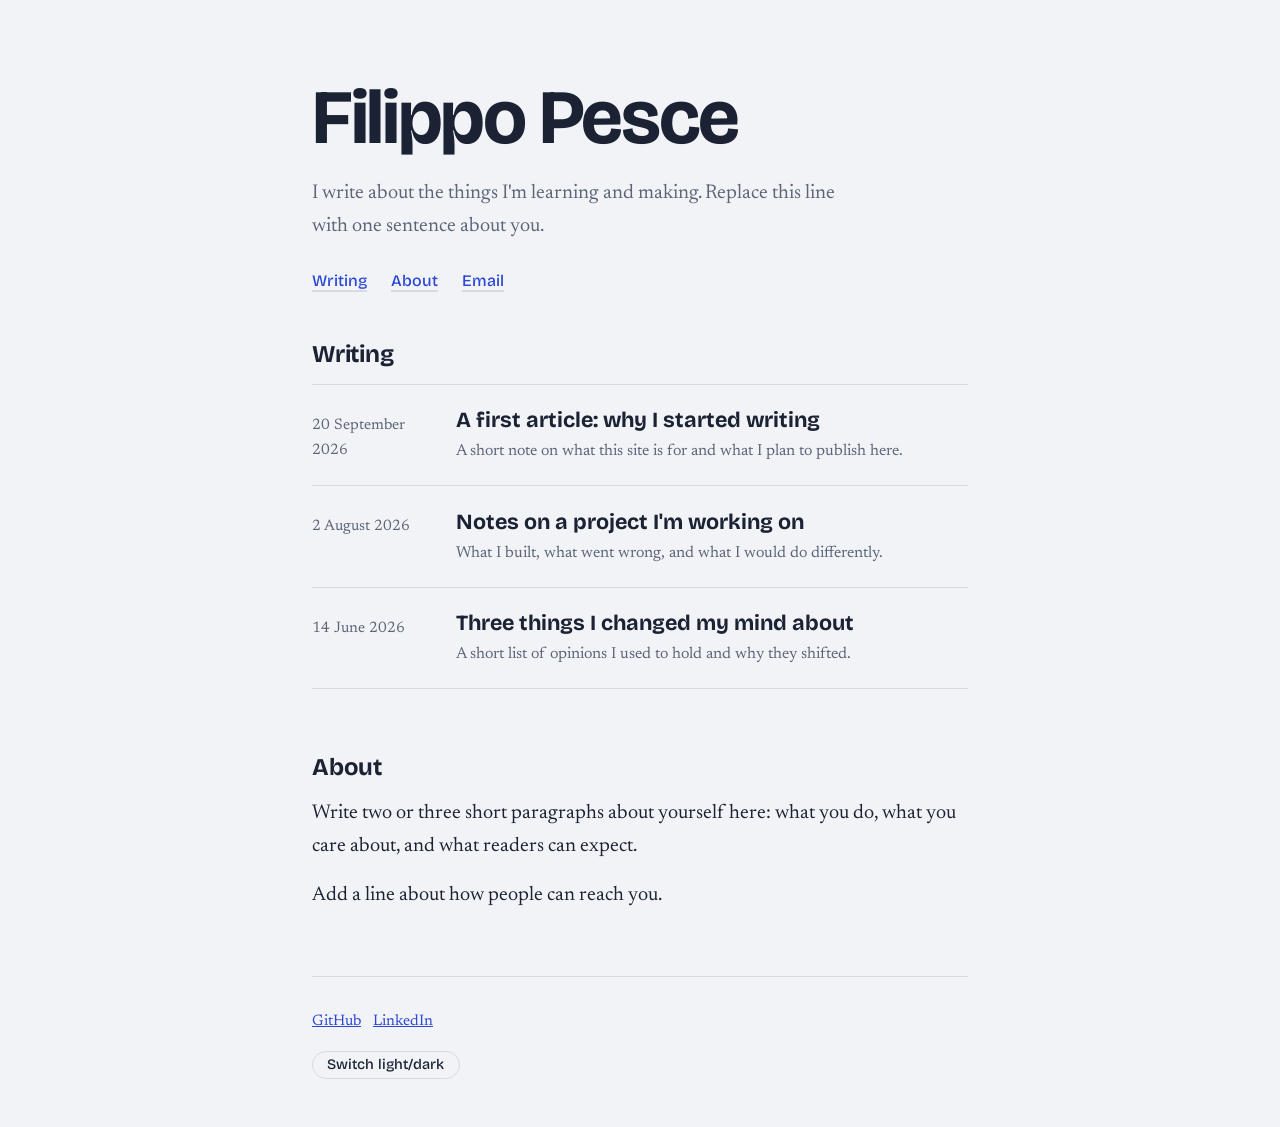
==== Main.html @ 676bb6a5 "Add Main.html with initial site structure and styles" ====
<!DOCTYPE html>
<html lang="en">
<head>
<meta charset="utf-8">
<meta name="viewport" content="width=device-width, initial-scale=1, viewport-fit=cover">
<title>Filippo Pesce – Writing</title>
<link href="https://fonts.googleapis.com/css2?family=Bricolage+Grotesque:wght@500;700&family=Newsreader:ital,wght@0,400;0,500;1,400&display=swap" rel="stylesheet">
<style>
:root{--bg:#F1F3F6;--fg:#1B2233;--muted:#5C6578;--line:#D5DAE3;--accent:#2B47D6;
--head:"Bricolage Grotesque",system-ui,sans-serif;--body:"Newsreader",Georgia,serif;
box-sizing:border-box;padding-top:env(safe-area-inset-top,0px);padding-bottom:env(safe-area-inset-bottom,0px)}
@media (prefers-color-scheme:dark){:root:not([data-theme="light"]){--bg:#12161F;--fg:#E7EAF1;--muted:#98A1B5;--line:#2A3142;--accent:#8EA2FF}}
:root[data-theme="dark"]{--bg:#12161F;--fg:#E7EAF1;--muted:#98A1B5;--line:#2A3142;--accent:#8EA2FF}
*{box-sizing:border-box}
html{scroll-padding-top:env(safe-area-inset-top,0px)}
body{margin:0;background:var(--bg);color:var(--fg);font:20px/1.65 var(--body)}
a{color:var(--accent)}
a:focus-visible,button:focus-visible{outline:3px solid var(--accent);outline-offset:3px}
.wrap{max-width:44rem;margin:0 auto;padding:0 1.5rem}
header{padding:5rem 0 3rem}
h1{font:700 clamp(2.6rem,9vw,4.8rem)/1 var(--head);letter-spacing:-.03em;margin:0 0 1.25rem}
h1 a{color:inherit;text-decoration:none}
.intro{max-width:34rem;color:var(--muted);margin:0}
nav{display:flex;gap:1.5rem;margin-top:1.75rem;font:500 1rem var(--head)}
nav a{text-decoration:none;border-bottom:2px solid var(--line)}
nav a:hover{border-color:var(--accent)}
h2{font:700 1.5rem var(--head);margin:0 0 1rem;letter-spacing:-.01em}
.list{list-style:none;margin:0 0 4rem;padding:0;border-top:1px solid var(--line)}
.list li{border-bottom:1px solid var(--line)}
.list a{display:grid;grid-template-columns:7.5rem 1fr;gap:.25rem 1.5rem;padding:1.4rem 0;text-decoration:none;color:inherit}
.list time{color:var(--muted);font-size:.95rem;padding-top:.35rem}
.list h3{font:700 1.35rem/1.25 var(--head);margin:0 0 .3rem}
.list a:hover h3{color:var(--accent)}
.list p{margin:0;color:var(--muted);font-size:1rem;line-height:1.5}
#about{margin-bottom:4rem}
#about p{margin:0 0 1rem}
footer{border-top:1px solid var(--line);padding:2rem 0 3rem;color:var(--muted);font-size:.95rem}
.post h1{font-size:clamp(2rem,6vw,3.2rem);line-height:1.08}
.post .date{color:var(--muted);font-size:.95rem;margin:0 0 2.5rem}
.post .body p{margin:0 0 1.3rem}
.post .body h2{margin-top:2.2rem}
.back{font:500 1rem var(--head);display:inline-block;margin:3rem 0 2rem}
.theme{background:none;border:1px solid var(--line);color:var(--fg);border-radius:99px;padding:.3rem .9rem;font:500 .9rem var(--head);cursor:pointer;margin-top:1rem}
@media (max-width:560px){body{font-size:18px}.list a{grid-template-columns:1fr}header{padding-top:3rem}}
</style>
</head>
<body>
<div class="wrap" id="app"></div>
<script>
/* ---- EDIT THIS SECTION ---- */
const SITE = {
  name: "Filippo Pesce",
  tagline: "I write about the things I'm learning and making. Replace this line with one sentence about you.",
  about: [
    "Write two or three short paragraphs about yourself here: what you do, what you care about, and what readers can expect.",
    "Add a line about how people can reach you."
  ],
  email: "filippopesce99@gmail.com",
  links: [["GitHub","https://github.com/SmoothManifold99"],["LinkedIn","www.linkedin.com/in/filippo-pesce-2233471b6"]]
};
const ARTICLES = [
  {id:"first-article", date:"2026-09-20", title:"A first article: why I started writing", summary:"A short note on what this site is for and what I plan to publish here.",
   body:"<p>This is where your article text goes. Each paragraph is wrapped in a p tag.</p><h2>Add sections</h2><p>Use h2 tags for subheadings. Edit, delete or duplicate these entries in the ARTICLES list at the top of the script.</p>"},
  {id:"second-article", date:"2026-08-02", title:"Notes on a project I'm working on", summary:"What I built, what went wrong, and what I would do differently.",
   body:"<p>Replace this text with your own article. Newest articles should go first in the list.</p>"},
  {id:"third-article", date:"2026-06-14", title:"Three things I changed my mind about", summary:"A short list of opinions I used to hold and why they shifted.",
   body:"<p>Replace this text with your own article.</p>"}
];
/* ---- END EDIT ---- */

const app = document.getElementById("app");
const fmt = d => new Date(d+"T00:00:00").toLocaleDateString("en-GB",{day:"numeric",month:"long",year:"numeric"});
const esc = s => s.replace(/[&<>"]/g,c=>({"&":"&amp;","<":"&lt;",">":"&gt;",'"':"&quot;"}[c]));

function head(){
  return `<header><h1><a href="#">${esc(SITE.name)}</a></h1><p class="intro">${esc(SITE.tagline)}</p>
  <nav><a href="#writing">Writing</a><a href="#about">About</a><a href="mailto:${esc(SITE.email)}">Email</a></nav></header>`;
}
function foot(){
  const links = SITE.links.map(([n,u])=>`<a href="${esc(u)}" rel="noopener">${esc(n)}</a>`).join(" &nbsp; ");
  return `<footer>${links}<br><button class="theme" id="theme">Switch light/dark</button></footer>`;
}
function home(){
  app.innerHTML = head() + `<main><section id="writing"><h2>Writing</h2><ul class="list">` +
    ARTICLES.map(a=>`<li><a href="#/${a.id}"><time datetime="${a.date}">${fmt(a.date)}</time><div><h3>${esc(a.title)}</h3><p>${esc(a.summary)}</p></div></a></li>`).join("") +
    `</ul></section><section id="about"><h2>About</h2>${SITE.about.map(p=>`<p>${esc(p)}</p>`).join("")}</section></main>` + foot();
}
function post(a){
  app.innerHTML = `<main class="post"><a class="back" href="#writing">Back to all writing</a><h1>${esc(a.title)}</h1><p class="date">${fmt(a.date)}</p><div class="body">${a.body}</div><a class="back" href="#writing">Back to all writing</a></main>` + foot();
  document.title = a.title + " – " + SITE.name;
}
function route(){
  const h = location.hash;
  const a = h.startsWith("#/") && ARTICLES.find(x=>x.id===h.slice(2));
  document.title = SITE.name + " – Writing";
  if(a){ post(a); window.scrollTo(0,0); }
  else { home(); const t = h.slice(1); const el = t && document.getElementById(t); el ? el.scrollIntoView() : window.scrollTo(0,0); }
  const b = document.getElementById("theme");
  b.onclick = ()=>{ const r=document.documentElement; const dark = r.dataset.theme ? r.dataset.theme==="dark" : matchMedia("(prefers-color-scheme:dark)").matches; r.dataset.theme = dark?"light":"dark"; };
}
addEventListener("hashchange",route);
route();
</script>
</body>
</html>
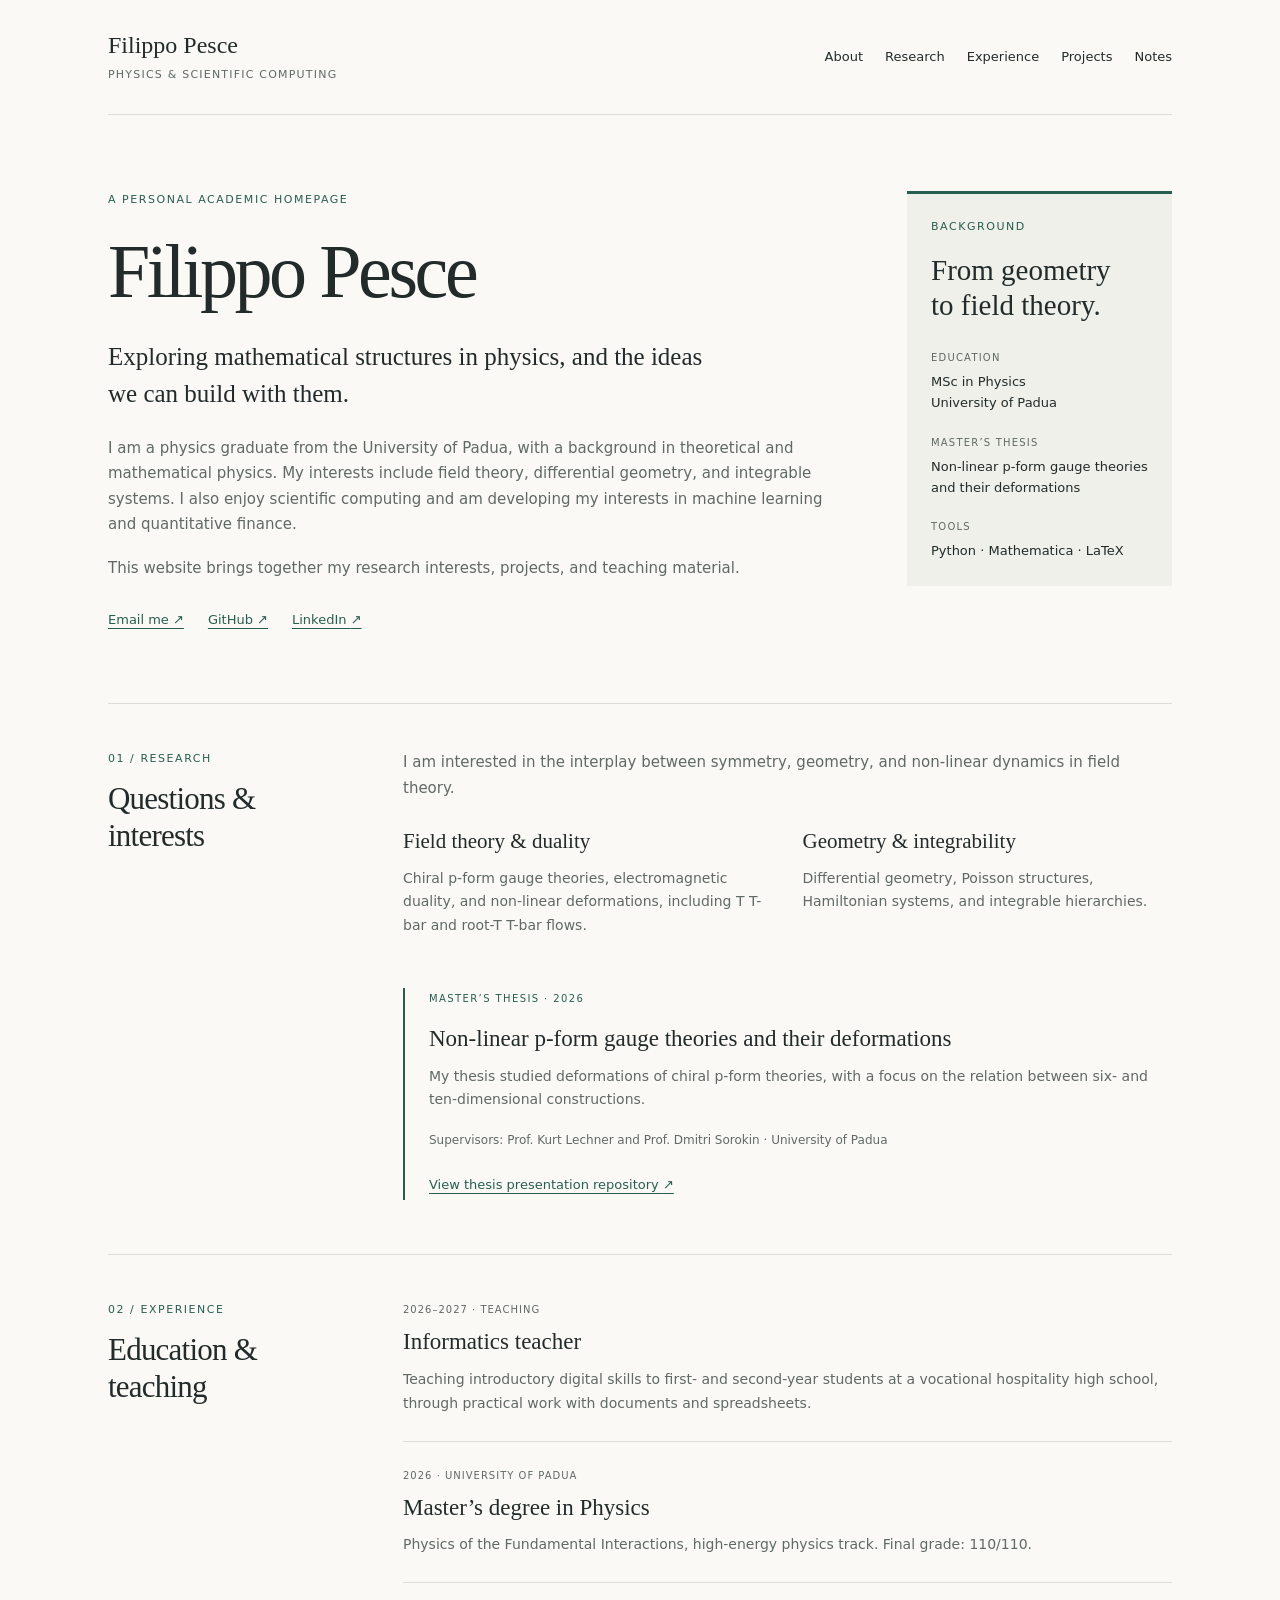
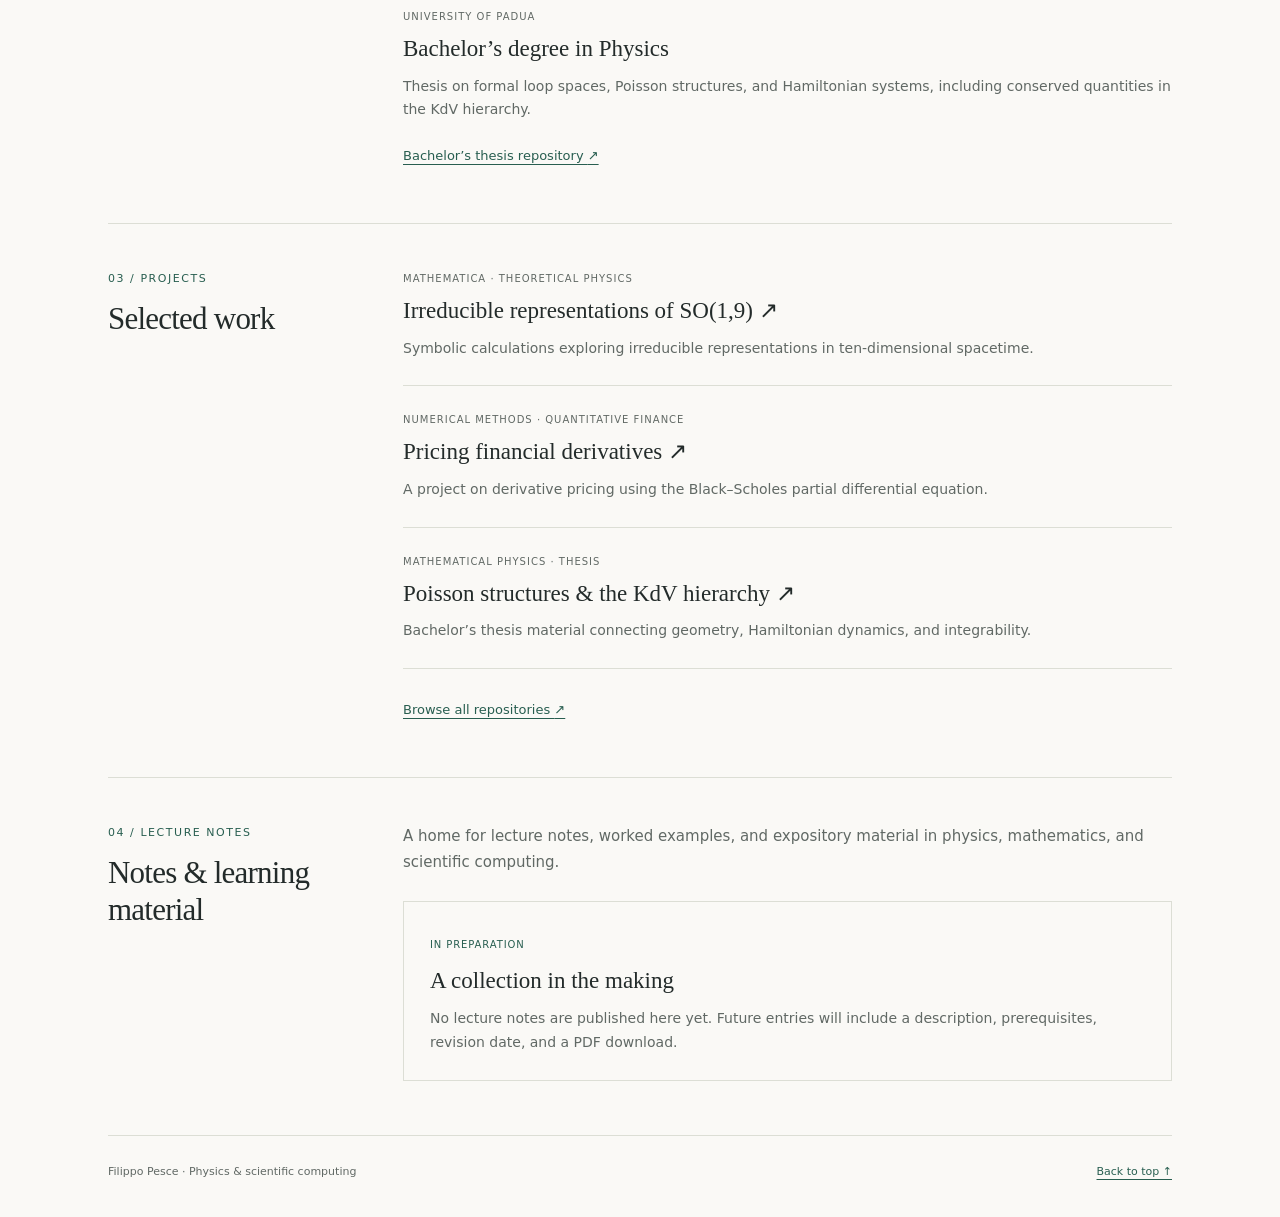
==== commit 9f3d9545: "Build academic homepage with research, projects, experience and notes" ====
--- a/Main.html
+++ b/Main.html
@@ -1,105 +1,2 @@
-<!DOCTYPE html>
-<html lang="en">
-<head>
-<meta charset="utf-8">
-<meta name="viewport" content="width=device-width, initial-scale=1, viewport-fit=cover">
-<title>Filippo Pesce – Writing</title>
-<link href="https://fonts.googleapis.com/css2?family=Bricolage+Grotesque:wght@500;700&family=Newsreader:ital,wght@0,400;0,500;1,400&display=swap" rel="stylesheet">
-<style>
-:root{--bg:#F1F3F6;--fg:#1B2233;--muted:#5C6578;--line:#D5DAE3;--accent:#2B47D6;
---head:"Bricolage Grotesque",system-ui,sans-serif;--body:"Newsreader",Georgia,serif;
-box-sizing:border-box;padding-top:env(safe-area-inset-top,0px);padding-bottom:env(safe-area-inset-bottom,0px)}
-@media (prefers-color-scheme:dark){:root:not([data-theme="light"]){--bg:#12161F;--fg:#E7EAF1;--muted:#98A1B5;--line:#2A3142;--accent:#8EA2FF}}
-:root[data-theme="dark"]{--bg:#12161F;--fg:#E7EAF1;--muted:#98A1B5;--line:#2A3142;--accent:#8EA2FF}
-*{box-sizing:border-box}
-html{scroll-padding-top:env(safe-area-inset-top,0px)}
-body{margin:0;background:var(--bg);color:var(--fg);font:20px/1.65 var(--body)}
-a{color:var(--accent)}
-a:focus-visible,button:focus-visible{outline:3px solid var(--accent);outline-offset:3px}
-.wrap{max-width:44rem;margin:0 auto;padding:0 1.5rem}
-header{padding:5rem 0 3rem}
-h1{font:700 clamp(2.6rem,9vw,4.8rem)/1 var(--head);letter-spacing:-.03em;margin:0 0 1.25rem}
-h1 a{color:inherit;text-decoration:none}
-.intro{max-width:34rem;color:var(--muted);margin:0}
-nav{display:flex;gap:1.5rem;margin-top:1.75rem;font:500 1rem var(--head)}
-nav a{text-decoration:none;border-bottom:2px solid var(--line)}
-nav a:hover{border-color:var(--accent)}
-h2{font:700 1.5rem var(--head);margin:0 0 1rem;letter-spacing:-.01em}
-.list{list-style:none;margin:0 0 4rem;padding:0;border-top:1px solid var(--line)}
-.list li{border-bottom:1px solid var(--line)}
-.list a{display:grid;grid-template-columns:7.5rem 1fr;gap:.25rem 1.5rem;padding:1.4rem 0;text-decoration:none;color:inherit}
-.list time{color:var(--muted);font-size:.95rem;padding-top:.35rem}
-.list h3{font:700 1.35rem/1.25 var(--head);margin:0 0 .3rem}
-.list a:hover h3{color:var(--accent)}
-.list p{margin:0;color:var(--muted);font-size:1rem;line-height:1.5}
-#about{margin-bottom:4rem}
-#about p{margin:0 0 1rem}
-footer{border-top:1px solid var(--line);padding:2rem 0 3rem;color:var(--muted);font-size:.95rem}
-.post h1{font-size:clamp(2rem,6vw,3.2rem);line-height:1.08}
-.post .date{color:var(--muted);font-size:.95rem;margin:0 0 2.5rem}
-.post .body p{margin:0 0 1.3rem}
-.post .body h2{margin-top:2.2rem}
-.back{font:500 1rem var(--head);display:inline-block;margin:3rem 0 2rem}
-.theme{background:none;border:1px solid var(--line);color:var(--fg);border-radius:99px;padding:.3rem .9rem;font:500 .9rem var(--head);cursor:pointer;margin-top:1rem}
-@media (max-width:560px){body{font-size:18px}.list a{grid-template-columns:1fr}header{padding-top:3rem}}
-</style>
-</head>
-<body>
-<div class="wrap" id="app"></div>
-<script>
-/* ---- EDIT THIS SECTION ---- */
-const SITE = {
-  name: "Filippo Pesce",
-  tagline: "I write about the things I'm learning and making. Replace this line with one sentence about you.",
-  about: [
-    "Write two or three short paragraphs about yourself here: what you do, what you care about, and what readers can expect.",
-    "Add a line about how people can reach you."
-  ],
-  email: "filippopesce99@gmail.com",
-  links: [["GitHub","https://github.com/SmoothManifold99"],["LinkedIn","www.linkedin.com/in/filippo-pesce-2233471b6"]]
-};
-const ARTICLES = [
-  {id:"first-article", date:"2026-09-20", title:"A first article: why I started writing", summary:"A short note on what this site is for and what I plan to publish here.",
-   body:"<p>This is where your article text goes. Each paragraph is wrapped in a p tag.</p><h2>Add sections</h2><p>Use h2 tags for subheadings. Edit, delete or duplicate these entries in the ARTICLES list at the top of the script.</p>"},
-  {id:"second-article", date:"2026-08-02", title:"Notes on a project I'm working on", summary:"What I built, what went wrong, and what I would do differently.",
-   body:"<p>Replace this text with your own article. Newest articles should go first in the list.</p>"},
-  {id:"third-article", date:"2026-06-14", title:"Three things I changed my mind about", summary:"A short list of opinions I used to hold and why they shifted.",
-   body:"<p>Replace this text with your own article.</p>"}
-];
-/* ---- END EDIT ---- */
-
-const app = document.getElementById("app");
-const fmt = d => new Date(d+"T00:00:00").toLocaleDateString("en-GB",{day:"numeric",month:"long",year:"numeric"});
-const esc = s => s.replace(/[&<>"]/g,c=>({"&":"&amp;","<":"&lt;",">":"&gt;",'"':"&quot;"}[c]));
-
-function head(){
-  return `<header><h1><a href="#">${esc(SITE.name)}</a></h1><p class="intro">${esc(SITE.tagline)}</p>
-  <nav><a href="#writing">Writing</a><a href="#about">About</a><a href="mailto:${esc(SITE.email)}">Email</a></nav></header>`;
-}
-function foot(){
-  const links = SITE.links.map(([n,u])=>`<a href="${esc(u)}" rel="noopener">${esc(n)}</a>`).join(" &nbsp; ");
-  return `<footer>${links}<br><button class="theme" id="theme">Switch light/dark</button></footer>`;
-}
-function home(){
-  app.innerHTML = head() + `<main><section id="writing"><h2>Writing</h2><ul class="list">` +
-    ARTICLES.map(a=>`<li><a href="#/${a.id}"><time datetime="${a.date}">${fmt(a.date)}</time><div><h3>${esc(a.title)}</h3><p>${esc(a.summary)}</p></div></a></li>`).join("") +
-    `</ul></section><section id="about"><h2>About</h2>${SITE.about.map(p=>`<p>${esc(p)}</p>`).join("")}</section></main>` + foot();
-}
-function post(a){
-  app.innerHTML = `<main class="post"><a class="back" href="#writing">Back to all writing</a><h1>${esc(a.title)}</h1><p class="date">${fmt(a.date)}</p><div class="body">${a.body}</div><a class="back" href="#writing">Back to all writing</a></main>` + foot();
-  document.title = a.title + " – " + SITE.name;
-}
-function route(){
-  const h = location.hash;
-  const a = h.startsWith("#/") && ARTICLES.find(x=>x.id===h.slice(2));
-  document.title = SITE.name + " – Writing";
-  if(a){ post(a); window.scrollTo(0,0); }
-  else { home(); const t = h.slice(1); const el = t && document.getElementById(t); el ? el.scrollIntoView() : window.scrollTo(0,0); }
-  const b = document.getElementById("theme");
-  b.onclick = ()=>{ const r=document.documentElement; const dark = r.dataset.theme ? r.dataset.theme==="dark" : matchMedia("(prefers-color-scheme:dark)").matches; r.dataset.theme = dark?"light":"dark"; };
-}
-addEventListener("hashchange",route);
-route();
-</script>
-</body>
-</html>
+<!doctype html>
+<html lang="en"><head><meta charset="utf-8"><meta name="viewport" content="width=device-width,initial-scale=1"><meta http-equiv="refresh" content="0; url=index.html"><title>Filippo Pesce</title></head><body><p>This page has moved to <a href="index.html">Filippo Pesce’s homepage</a>.</p></body></html>
